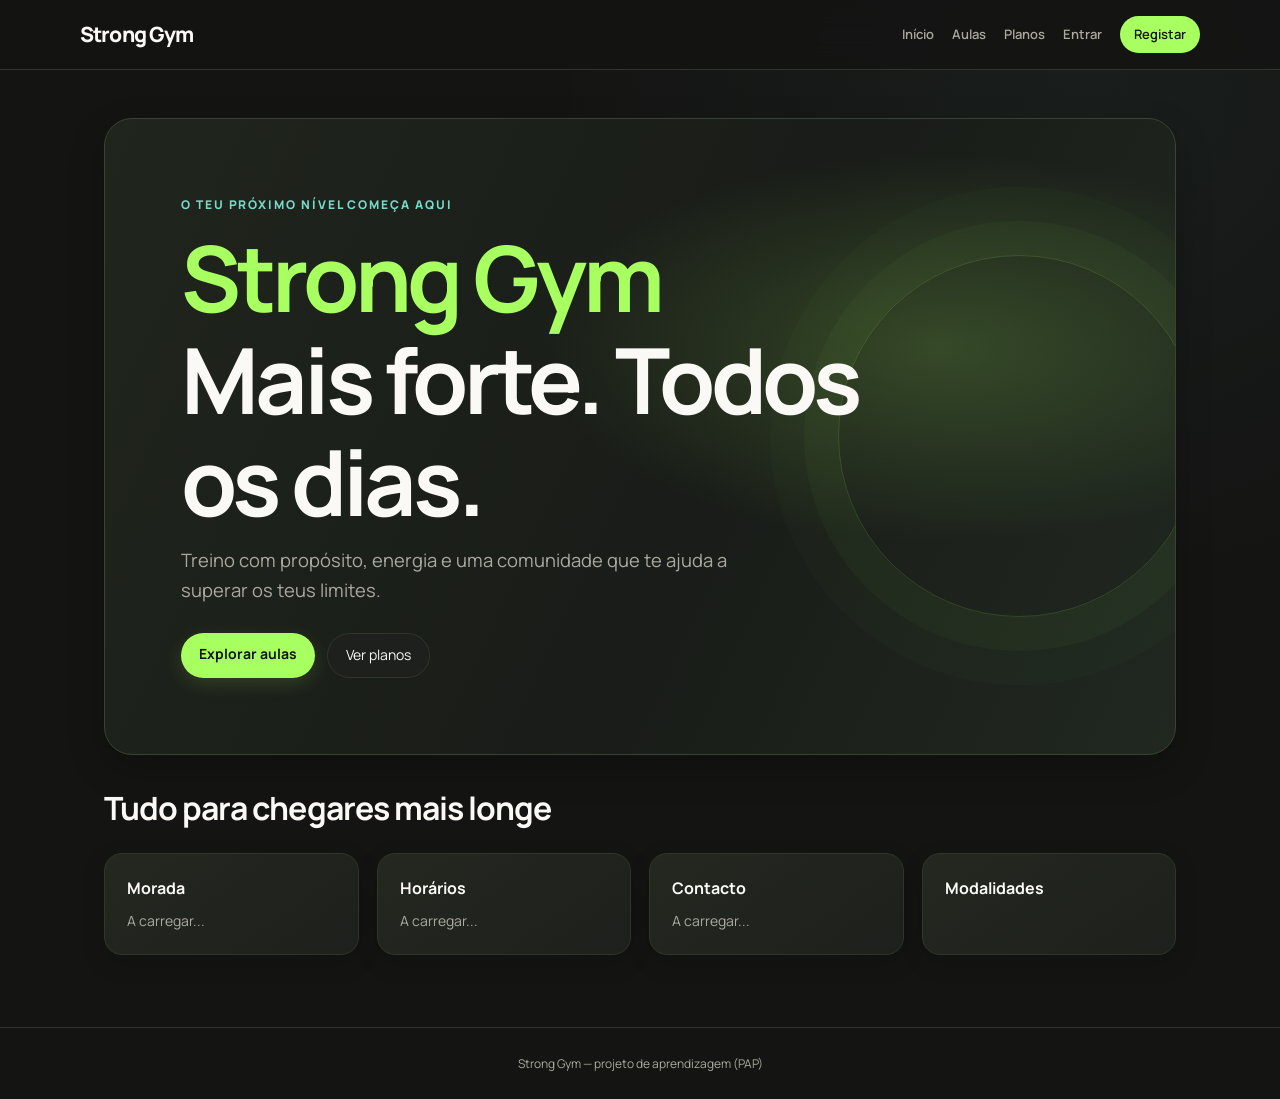
==== frontend/admin-form.html @ 886a68b3 "first commit pap" ====
<!doctype html>
<html lang="pt">
<head>
<meta charset="utf-8">
<meta name="viewport" content="width=device-width, initial-scale=1">
<title>Aula - Strong Gym</title>
<link rel="stylesheet" href="css/style.css">
</head>
<body>
<header class="topbar">
  <a href="index.html" class="logo">Strong Gym</a>
  <nav class="menu">
    <a href="index.html">Início</a>
    <a href="aulas.html">Aulas</a>
    <a href="planos.html">Planos</a>
    <span id="navbar-sessao"></span>
  </nav>
</header>

<main class="container">
  <h1 id="titulo-form">Nova aula</h1>
  <div id="mensagem" class="flash" style="display:none"></div>

  <form class="form-auth" id="form-aula">
    <label for="nome">Nome da aula</label>
    <input type="text" id="nome" required>
    <label for="tipo">Tipo</label>
    <input type="text" id="tipo" required placeholder="ex: Cardio, Funcional, Musculação">
    <label for="instrutor">Instrutor</label>
    <input type="text" id="instrutor" required>
    <label for="sala">Sala</label>
    <input type="text" id="sala" required>
    <label for="dia_semana">Dia da semana</label>
    <input type="text" id="dia_semana" required>
    <label for="horario">Horário</label>
    <input type="text" id="horario" required placeholder="ex: 18:30">
    <label for="vagas_totais">Vagas totais</label>
    <input type="number" id="vagas_totais" min="1" value="10" required>
    <button type="submit" class="btn-primary">Guardar</button>
  </form>
</main>

<footer class="footer">Strong Gym — projeto de aprendizagem (PAP)</footer>

<script src="js/api.js"></script>
<script src="js/admin-form.js"></script>
</body>
</html>
---- frontend/css/style.css ----
@import url("https://fonts.googleapis.com/css2?family=Manrope:wght@400;500;600;700;800&display=swap");

:root {
  --bg: #141413;
  --card: #1d201c;
  --card-raised: #242820;
  --border: #30362b;
  --text: #faf9f5;
  --muted: #aaa99f;
  --accent: #a8ff60;
  --accent-blue: #77d9c8;
  --warn: #ff9f6b;
  --radius: 18px;
  --shadow: 0 14px 36px rgb(0 0 0 / 22%);
}

* { box-sizing: border-box; }

body {
  margin: 0;
  min-height: 100vh;
  font-family: "Manrope", -apple-system, "Segoe UI", sans-serif;
  background:
    radial-gradient(ellipse at 85% 8%, rgb(119 217 200 / 5%), transparent 35%),
    var(--bg);
  color: var(--text);
  line-height: 1.6;
}

a { color: var(--text); text-decoration: none; transition: color .2s ease, opacity .2s ease; }

h1, h2, h3, p { overflow-wrap: anywhere; }
h1 { font-size: clamp(2rem, 5vw, 3rem); line-height: 1.12; letter-spacing: -.045em; }
h2 { font-size: clamp(1.5rem, 3vw, 2rem); line-height: 1.2; letter-spacing: -.03em; }

.container {
  max-width: 1120px;
  margin: 0 auto;
  padding: 36px 24px 72px;
}

/* --- Cabeçalho --- */
.topbar {
  display: flex;
  justify-content: space-between;
  align-items: center;
  padding: 16px max(24px, calc((100vw - 1120px) / 2));
  border-bottom: 1px solid var(--border);
  flex-wrap: wrap;
  gap: 16px;
  background: rgb(20 20 19 / 88%);
  backdrop-filter: blur(14px);
}
.logo { font-weight: 800; font-size: 21px; letter-spacing: -.04em; }
.menu { display: flex; gap: 18px; align-items: center; flex-wrap: wrap; }
#navbar-sessao { display: flex; gap: 18px; align-items: center; }
.menu a { font-size: 13px; font-weight: 600; color: var(--muted); }
.menu a:hover { color: var(--accent); }
.btn-nav {
  background: var(--accent);
  color: var(--bg) !important;
  padding: 8px 14px;
  border-radius: 999px;
  font-weight: 700;
}

/* --- Mensagens flash --- */
.flashes { margin-bottom: 16px; }
.flash { padding: 10px 14px; border-radius: 8px; margin-bottom: 8px; font-size: 14px; }
.flash-sucesso { background: #203321; color: var(--accent); }
.flash-erro { background: #3a2321; color: var(--warn); }

/* --- Secção inicial --- */
.hero {
  position: relative;
  isolation: isolate;
  overflow: hidden;
  min-height: 390px;
  display: flex;
  flex-direction: column;
  justify-content: center;
  align-items: flex-start;
  margin: 12px 0 34px;
  padding: clamp(34px, 7vw, 76px);
  border: 1px solid #394332;
  border-radius: 28px;
  background:
    radial-gradient(ellipse at 78% 36%, rgb(168 255 96 / 19%), transparent 34%),
    linear-gradient(115deg, #20251d 0%, #191c18 56%, #202820 100%);
  box-shadow: var(--shadow);
}
.hero::after {
  content: "";
  position: absolute;
  z-index: -1;
  width: 360px;
  height: 360px;
  top: 50%;
  right: -25px;
  border: 1px solid rgb(168 255 96 / 16%);
  border-radius: 50%;
  transform: translateY(-50%);
  box-shadow: 0 0 0 34px rgb(168 255 96 / 3%), 0 0 0 68px rgb(168 255 96 / 2%);
}
.hero h1 { max-width: 700px; margin: 12px 0 14px; font-size: clamp(2.8rem, 7.5vw, 5.7rem); }
.hero h1 span { color: var(--accent); }
.hero .subtitle { max-width: 550px; margin: 0 0 28px; font-size: clamp(1rem, 2vw, 1.15rem); }
.eyebrow { color: var(--accent-blue); font-size: 12px; font-weight: 800; letter-spacing: .16em; text-transform: uppercase; }
.hero-actions { display: flex; flex-wrap: wrap; gap: 12px; }
.section-heading { margin: 0 0 18px; }
.subtitle { color: var(--muted); margin: 0 0 20px; }

.info-grid {
  display: grid;
  grid-template-columns: repeat(auto-fit, minmax(200px, 1fr));
  gap: 18px;
  margin-top: 26px;
}
.card {
  background: linear-gradient(145deg, var(--card-raised), var(--card));
  border: 1px solid var(--border);
  border-radius: var(--radius);
  padding: 22px;
  box-shadow: 0 8px 24px rgb(0 0 0 / 14%);
  transition: transform .22s ease, border-color .22s ease, box-shadow .22s ease;
}
.card:hover { transform: translateY(-3px); border-color: #4a5b3c; box-shadow: var(--shadow); }
.card h3 { margin: 0 0 8px; font-size: 16px; }
.card p { margin: 0; color: var(--muted); font-size: 14px; }
.tags { list-style: none; padding: 0; margin: 0; display: flex; flex-wrap: wrap; gap: 6px; }
.tags li { background: var(--bg); border: 1px solid var(--border); border-radius: 999px; padding: 4px 10px; font-size: 12px; }

/* --- Botões --- */
.btn-primary {
  background: var(--accent);
  color: var(--bg);
  border: none;
  border-radius: 999px;
  padding: 10px 18px;
  font-weight: 700;
  font-size: 14px;
  cursor: pointer;
  display: inline-block;
  text-align: center;
  transition: transform .2s ease, box-shadow .2s ease, filter .2s ease;
  box-shadow: 0 6px 18px rgb(168 255 96 / 14%);
}
.btn-primary:hover { transform: translateY(-2px); filter: brightness(1.06); box-shadow: 0 9px 24px rgb(168 255 96 / 22%); }
.btn-primary:disabled { opacity: .4; cursor: not-allowed; transform: none; }
.btn-secondary {
  background: var(--card);
  border: 1px solid var(--border);
  color: var(--text);
  border-radius: 999px;
  padding: 10px 18px;
  font-size: 14px;
  cursor: pointer;
  transition: background .2s ease, border-color .2s ease, transform .2s ease;
}
.btn-secondary:hover { background: var(--card-raised); border-color: var(--accent-blue); transform: translateY(-2px); }
.btn-cancelar {
  background: transparent;
  border: 1px solid var(--warn);
  color: var(--warn);
  border-radius: 999px;
  padding: 8px 14px;
  font-size: 13px;
  cursor: pointer;
  transition: background .2s ease, transform .2s ease;
}
.btn-cancelar:hover { background: rgb(255 159 107 / 10%); transform: translateY(-1px); }

button, input, select { font: inherit; }
button:focus-visible, a:focus-visible, input:focus-visible, select:focus-visible {
  outline: 2px solid var(--accent-blue);
  outline-offset: 3px;
}

/* --- Filtros --- */
.filtros { display: flex; gap: 10px; flex-wrap: wrap; margin: 20px 0; }

/* --- Lista de aulas --- */
.lista-aulas { display: flex; flex-direction: column; gap: 14px; }
.aula-card { display: flex; justify-content: space-between; align-items: center; gap: 16px; flex-wrap: wrap; }
.aula-card h3 { margin: 0 0 4px; font-size: 16px; }
.meta { color: var(--muted); font-size: 13px; margin: 0; }
.aula-acao { display: flex; align-items: center; gap: 12px; }
.aula-info { display: flex; align-items: center; gap: 16px; }
.modalidade-icon {
  display: grid;
  width: 48px;
  height: 48px;
  flex: 0 0 48px;
  place-items: center;
  border: 1px solid #3a4932;
  border-radius: 15px;
  background: rgb(168 255 96 / 8%);
  color: var(--accent);
  font-size: 22px;
}

.badge { font-size: 12px; font-weight: 700; padding: 4px 10px; border-radius: 999px; }
.badge-livre { background: #203321; color: var(--accent); }
.badge-aviso { background: #3a2b1f; color: var(--warn); }
.badge-esgotado { background: var(--bg); color: var(--muted); border: 1px solid var(--border); }

/* --- Planos --- */
.lista-planos { display: grid; grid-template-columns: repeat(auto-fit, minmax(240px, 1fr)); gap: 18px; }
.plano-card .preco { font-size: 26px; font-weight: 700; color: var(--accent); margin: 6px 0; }

/* --- Formulários (login/registo/admin) --- */
.form-auth { display: flex; flex-direction: column; gap: 8px; max-width: 480px; }
.form-auth label { font-size: 13px; font-weight: 700; color: var(--muted); margin-top: 10px; }
.form-auth input, .form-auth select, .filtros select {
  background: var(--card);
  border: 1px solid var(--border);
  color: var(--text);
  border-radius: 8px;
  padding: 12px 14px;
  font-size: 14px;
  transition: border-color .2s ease, background .2s ease;
}
.form-auth input:focus, .form-auth select:focus, .filtros select:focus { border-color: var(--accent-blue); background: var(--card-raised); }
.form-auth button { margin-top: 18px; }
.hint { color: var(--muted); font-size: 13px; }
.myplan-layout { display: grid; grid-template-columns: minmax(260px, .8fr) minmax(0, 1.2fr); gap: 20px; align-items: start; }
.myplan-result { display: grid; gap: 16px; }
.myplan-result[hidden] { display: none; }
.myplan-result h2 { margin: 0 0 14px; }
.plan-days { display: grid; gap: 10px; margin: 0; padding: 0; list-style: none; }
.plan-days li { display: flex; justify-content: space-between; gap: 14px; padding: 12px 0; border-bottom: 1px solid var(--border); }
.plan-days li:last-child { border-bottom: 0; }
.nutrition-grid { display: grid; grid-template-columns: repeat(2, minmax(0, 1fr)); gap: 12px; }
.nutrition-stat { padding: 16px; border: 1px solid var(--border); border-radius: 14px; background: rgb(168 255 96 / 4%); }
.nutrition-stat strong { display: block; color: var(--accent); font-size: clamp(1.4rem, 4vw, 2rem); }
.nutrition-stat span { color: var(--muted); font-size: 13px; }
.result-note { color: var(--muted); font-size: 12px; margin-top: 14px !important; }

/* --- Admin --- */
.admin-header { display: flex; justify-content: space-between; align-items: center; flex-wrap: wrap; gap: 12px; }
.admin-table { width: 100%; border-collapse: collapse; margin-top: 16px; }
.admin-table th, .admin-table td {
  text-align: left;
  padding: 10px 12px;
  border-bottom: 1px solid var(--border);
  font-size: 14px;
}
.admin-table th { color: var(--muted); font-weight: 600; }
.admin-acoes { display: flex; gap: 10px; align-items: center; }
.admin-acoes a { color: var(--accent); font-size: 13px; }
.admin-acoes form { display: inline; }

.footer { text-align: center; color: var(--muted); font-size: 12px; padding: 26px 20px; border-top: 1px solid var(--border); }

/* --- Responsividade --- */
@media (max-width: 600px) {
  .container { padding: 24px 16px 52px; }
  .topbar { padding: 14px 16px; flex-direction: column; align-items: flex-start; }
  .menu { gap: 12px; }
  #navbar-sessao { gap: 12px; }
  .hero { min-height: 350px; padding: 32px 24px; border-radius: 22px; }
  .hero::after { width: 230px; height: 230px; right: -105px; }
  .aula-card { flex-direction: column; align-items: flex-start; }
  .aula-info { align-items: flex-start; }
  .aula-acao { flex-wrap: wrap; }
  .admin-table { display: block; overflow-x: auto; }
  .myplan-layout { grid-template-columns: 1fr; }
  .plan-days li { flex-direction: column; gap: 2px; }
}

@media (prefers-reduced-motion: reduce) {
  *, *::before, *::after { scroll-behavior: auto !important; transition-duration: .01ms !important; }
}
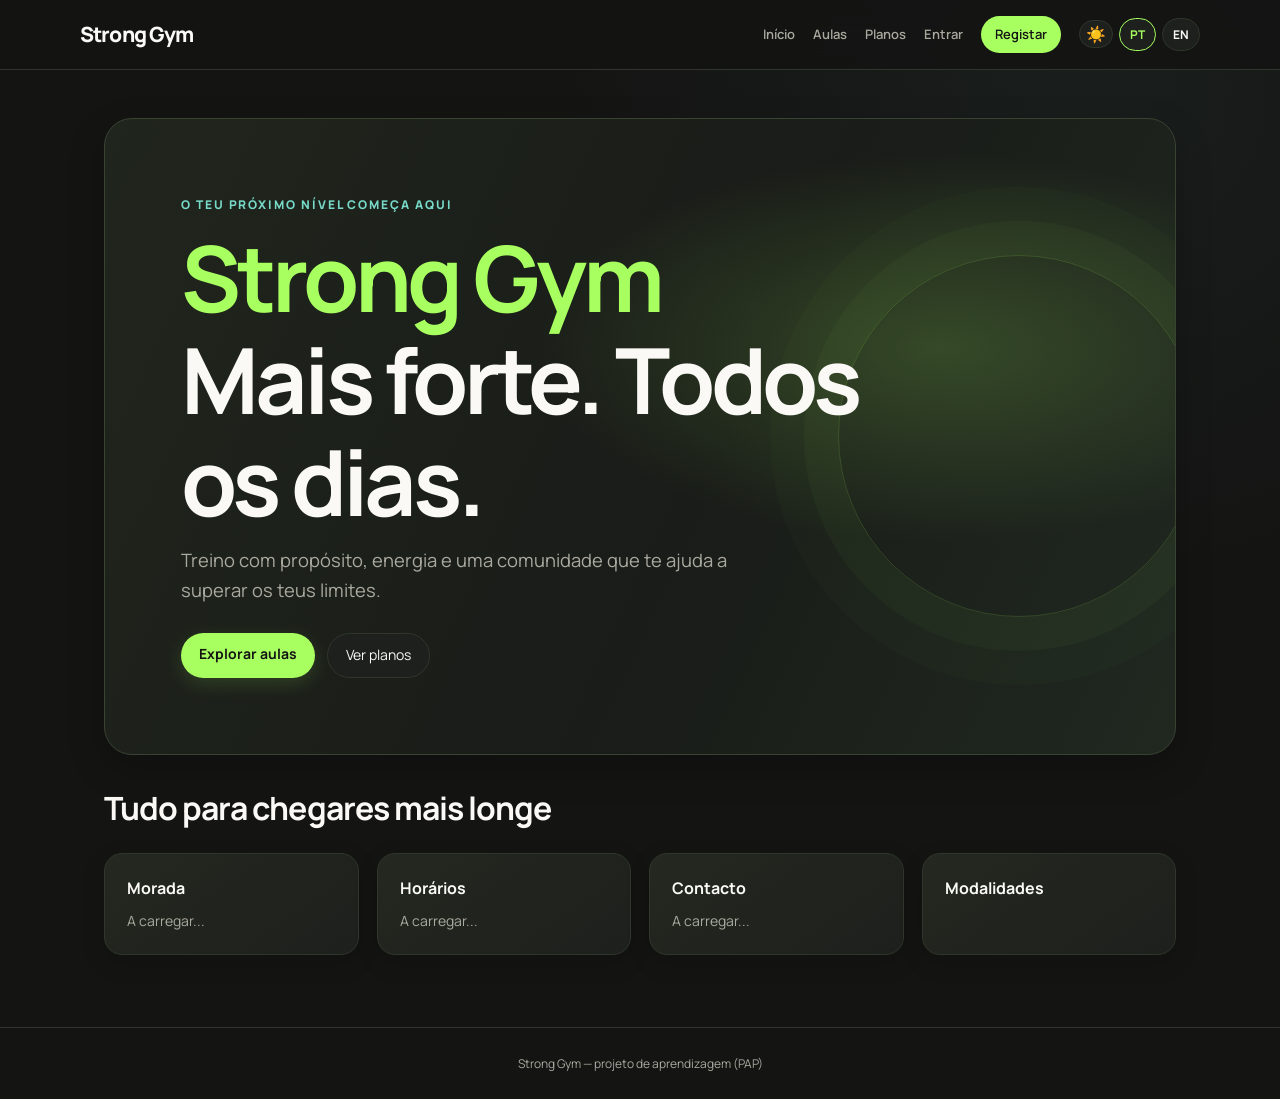
==== commit af4ff3c3: "adicionei modo escuro e claro e site pt e Eng" ====
--- a/frontend/admin-form.html
+++ b/frontend/admin-form.html
@@ -5,6 +5,7 @@
 <meta name="viewport" content="width=device-width, initial-scale=1">
 <title>Aula - Strong Gym</title>
 <link rel="stylesheet" href="css/style.css">
+<script src="js/traducoes.js"></script>
 </head>
 <body>
 <header class="topbar">
--- a/frontend/css/style.css
+++ b/frontend/css/style.css
@@ -1,5 +1,6 @@
 @import url("https://fonts.googleapis.com/css2?family=Manrope:wght@400;500;600;700;800&display=swap");
 
+/* Each theme changes this palette only; the rest of the stylesheet uses these tokens. */
 :root {
   --bg: #141413;
   --card: #1d201c;
@@ -12,6 +13,62 @@
   --warn: #ff9f6b;
   --radius: 18px;
   --shadow: 0 14px 36px rgb(0 0 0 / 22%);
+  --card-shadow: 0 8px 24px rgb(0 0 0 / 14%);
+  --page-glow: rgb(119 217 200 / 5%);
+  --topbar-bg: rgb(20 20 19 / 88%);
+  --success-bg: #203321;
+  --error-bg: #3a2321;
+  --hero-border: #394332;
+  --hero-glow: rgb(168 255 96 / 19%);
+  --hero-start: #20251d;
+  --hero-middle: #191c18;
+  --hero-end: #202820;
+  --hero-ring: rgb(168 255 96 / 16%);
+  --hero-ring-shadow: rgb(168 255 96 / 3%);
+  --hero-ring-shadow-soft: rgb(168 255 96 / 2%);
+  --card-hover-border: #4a5b3c;
+  --button-shadow: rgb(168 255 96 / 14%);
+  --button-shadow-hover: rgb(168 255 96 / 22%);
+  --cancel-hover-bg: rgb(255 159 107 / 10%);
+  --icon-border: #3a4932;
+  --icon-bg: rgb(168 255 96 / 8%);
+  --warning-bg: #3a2b1f;
+  --nutrition-bg: rgb(168 255 96 / 4%);
+}
+
+:root.light-theme,
+body.light-theme {
+  --bg: #f4f6f1;
+  --card: #ffffff;
+  --card-raised: #edf1e8;
+  --border: #d7dfcf;
+  --text: #20251d;
+  --muted: #5f6859;
+  --accent: #4c7c20;
+  --accent-blue: #167a70;
+  --warn: #a6471c;
+  --shadow: 0 14px 36px rgb(30 45 20 / 12%);
+  --card-shadow: 0 8px 24px rgb(30 45 20 / 8%);
+  --page-glow: rgb(22 122 112 / 7%);
+  --topbar-bg: rgb(244 246 241 / 90%);
+  --success-bg: #e4f0dc;
+  --error-bg: #f8e8e1;
+  --hero-border: #d0ddc7;
+  --hero-glow: rgb(105 158 52 / 12%);
+  --hero-start: #edf3e7;
+  --hero-middle: #f7f8f4;
+  --hero-end: #e8f0e4;
+  --hero-ring: rgb(76 124 32 / 20%);
+  --hero-ring-shadow: rgb(76 124 32 / 6%);
+  --hero-ring-shadow-soft: rgb(76 124 32 / 3%);
+  --card-hover-border: #a8bd96;
+  --button-shadow: rgb(76 124 32 / 16%);
+  --button-shadow-hover: rgb(76 124 32 / 22%);
+  --cancel-hover-bg: rgb(166 71 28 / 9%);
+  --icon-border: #c9d9bc;
+  --icon-bg: rgb(76 124 32 / 9%);
+  --warning-bg: #f6e9dc;
+  --nutrition-bg: rgb(76 124 32 / 5%);
 }
 
 * { box-sizing: border-box; }
@@ -21,7 +78,7 @@
   min-height: 100vh;
   font-family: "Manrope", -apple-system, "Segoe UI", sans-serif;
   background:
-    radial-gradient(ellipse at 85% 8%, rgb(119 217 200 / 5%), transparent 35%),
+    radial-gradient(ellipse at 85% 8%, var(--page-glow), transparent 35%),
     var(--bg);
   color: var(--text);
   line-height: 1.6;
@@ -48,12 +105,25 @@
   border-bottom: 1px solid var(--border);
   flex-wrap: wrap;
   gap: 16px;
-  background: rgb(20 20 19 / 88%);
+  background: var(--topbar-bg);
   backdrop-filter: blur(14px);
 }
 .logo { font-weight: 800; font-size: 21px; letter-spacing: -.04em; }
 .menu { display: flex; gap: 18px; align-items: center; flex-wrap: wrap; }
 #navbar-sessao { display: flex; gap: 18px; align-items: center; }
+.nav-tools { display: flex; align-items: center; gap: 6px; }
+.nav-control {
+  border: 1px solid var(--border);
+  border-radius: 999px;
+  background: var(--card);
+  color: var(--text);
+  padding: 6px 10px;
+  font-size: 12px;
+  font-weight: 700;
+  cursor: pointer;
+}
+.nav-control[aria-pressed="true"] { border-color: var(--accent); color: var(--accent); }
+.theme-control { min-width: 34px; padding: 5px; font-size: 16px; line-height: 1; }
 .menu a { font-size: 13px; font-weight: 600; color: var(--muted); }
 .menu a:hover { color: var(--accent); }
 .btn-nav {
@@ -67,8 +137,8 @@
 /* --- Mensagens flash --- */
 .flashes { margin-bottom: 16px; }
 .flash { padding: 10px 14px; border-radius: 8px; margin-bottom: 8px; font-size: 14px; }
-.flash-sucesso { background: #203321; color: var(--accent); }
-.flash-erro { background: #3a2321; color: var(--warn); }
+.flash-sucesso { background: var(--success-bg); color: var(--accent); }
+.flash-erro { background: var(--error-bg); color: var(--warn); }
 
 /* --- Secção inicial --- */
 .hero {
@@ -82,11 +152,11 @@
   align-items: flex-start;
   margin: 12px 0 34px;
   padding: clamp(34px, 7vw, 76px);
-  border: 1px solid #394332;
+  border: 1px solid var(--hero-border);
   border-radius: 28px;
   background:
-    radial-gradient(ellipse at 78% 36%, rgb(168 255 96 / 19%), transparent 34%),
-    linear-gradient(115deg, #20251d 0%, #191c18 56%, #202820 100%);
+    radial-gradient(ellipse at 78% 36%, var(--hero-glow), transparent 34%),
+    linear-gradient(115deg, var(--hero-start) 0%, var(--hero-middle) 56%, var(--hero-end) 100%);
   box-shadow: var(--shadow);
 }
 .hero::after {
@@ -97,10 +167,10 @@
   height: 360px;
   top: 50%;
   right: -25px;
-  border: 1px solid rgb(168 255 96 / 16%);
+  border: 1px solid var(--hero-ring);
   border-radius: 50%;
   transform: translateY(-50%);
-  box-shadow: 0 0 0 34px rgb(168 255 96 / 3%), 0 0 0 68px rgb(168 255 96 / 2%);
+  box-shadow: 0 0 0 34px var(--hero-ring-shadow), 0 0 0 68px var(--hero-ring-shadow-soft);
 }
 .hero h1 { max-width: 700px; margin: 12px 0 14px; font-size: clamp(2.8rem, 7.5vw, 5.7rem); }
 .hero h1 span { color: var(--accent); }
@@ -121,10 +191,10 @@
   border: 1px solid var(--border);
   border-radius: var(--radius);
   padding: 22px;
-  box-shadow: 0 8px 24px rgb(0 0 0 / 14%);
+  box-shadow: var(--card-shadow);
   transition: transform .22s ease, border-color .22s ease, box-shadow .22s ease;
 }
-.card:hover { transform: translateY(-3px); border-color: #4a5b3c; box-shadow: var(--shadow); }
+.card:hover { transform: translateY(-3px); border-color: var(--card-hover-border); box-shadow: var(--shadow); }
 .card h3 { margin: 0 0 8px; font-size: 16px; }
 .card p { margin: 0; color: var(--muted); font-size: 14px; }
 .tags { list-style: none; padding: 0; margin: 0; display: flex; flex-wrap: wrap; gap: 6px; }
@@ -143,9 +213,9 @@
   display: inline-block;
   text-align: center;
   transition: transform .2s ease, box-shadow .2s ease, filter .2s ease;
-  box-shadow: 0 6px 18px rgb(168 255 96 / 14%);
-}
-.btn-primary:hover { transform: translateY(-2px); filter: brightness(1.06); box-shadow: 0 9px 24px rgb(168 255 96 / 22%); }
+  box-shadow: 0 6px 18px var(--button-shadow);
+}
+.btn-primary:hover { transform: translateY(-2px); filter: brightness(1.06); box-shadow: 0 9px 24px var(--button-shadow-hover); }
 .btn-primary:disabled { opacity: .4; cursor: not-allowed; transform: none; }
 .btn-secondary {
   background: var(--card);
@@ -168,7 +238,7 @@
   cursor: pointer;
   transition: background .2s ease, transform .2s ease;
 }
-.btn-cancelar:hover { background: rgb(255 159 107 / 10%); transform: translateY(-1px); }
+.btn-cancelar:hover { background: var(--cancel-hover-bg); transform: translateY(-1px); }
 
 button, input, select { font: inherit; }
 button:focus-visible, a:focus-visible, input:focus-visible, select:focus-visible {
@@ -192,16 +262,16 @@
   height: 48px;
   flex: 0 0 48px;
   place-items: center;
-  border: 1px solid #3a4932;
+  border: 1px solid var(--icon-border);
   border-radius: 15px;
-  background: rgb(168 255 96 / 8%);
+  background: var(--icon-bg);
   color: var(--accent);
   font-size: 22px;
 }
 
 .badge { font-size: 12px; font-weight: 700; padding: 4px 10px; border-radius: 999px; }
-.badge-livre { background: #203321; color: var(--accent); }
-.badge-aviso { background: #3a2b1f; color: var(--warn); }
+.badge-livre { background: var(--success-bg); color: var(--accent); }
+.badge-aviso { background: var(--warning-bg); color: var(--warn); }
 .badge-esgotado { background: var(--bg); color: var(--muted); border: 1px solid var(--border); }
 
 /* --- Planos --- */
@@ -231,7 +301,7 @@
 .plan-days li { display: flex; justify-content: space-between; gap: 14px; padding: 12px 0; border-bottom: 1px solid var(--border); }
 .plan-days li:last-child { border-bottom: 0; }
 .nutrition-grid { display: grid; grid-template-columns: repeat(2, minmax(0, 1fr)); gap: 12px; }
-.nutrition-stat { padding: 16px; border: 1px solid var(--border); border-radius: 14px; background: rgb(168 255 96 / 4%); }
+.nutrition-stat { padding: 16px; border: 1px solid var(--border); border-radius: 14px; background: var(--nutrition-bg); }
 .nutrition-stat strong { display: block; color: var(--accent); font-size: clamp(1.4rem, 4vw, 2rem); }
 .nutrition-stat span { color: var(--muted); font-size: 13px; }
 .result-note { color: var(--muted); font-size: 12px; margin-top: 14px !important; }
